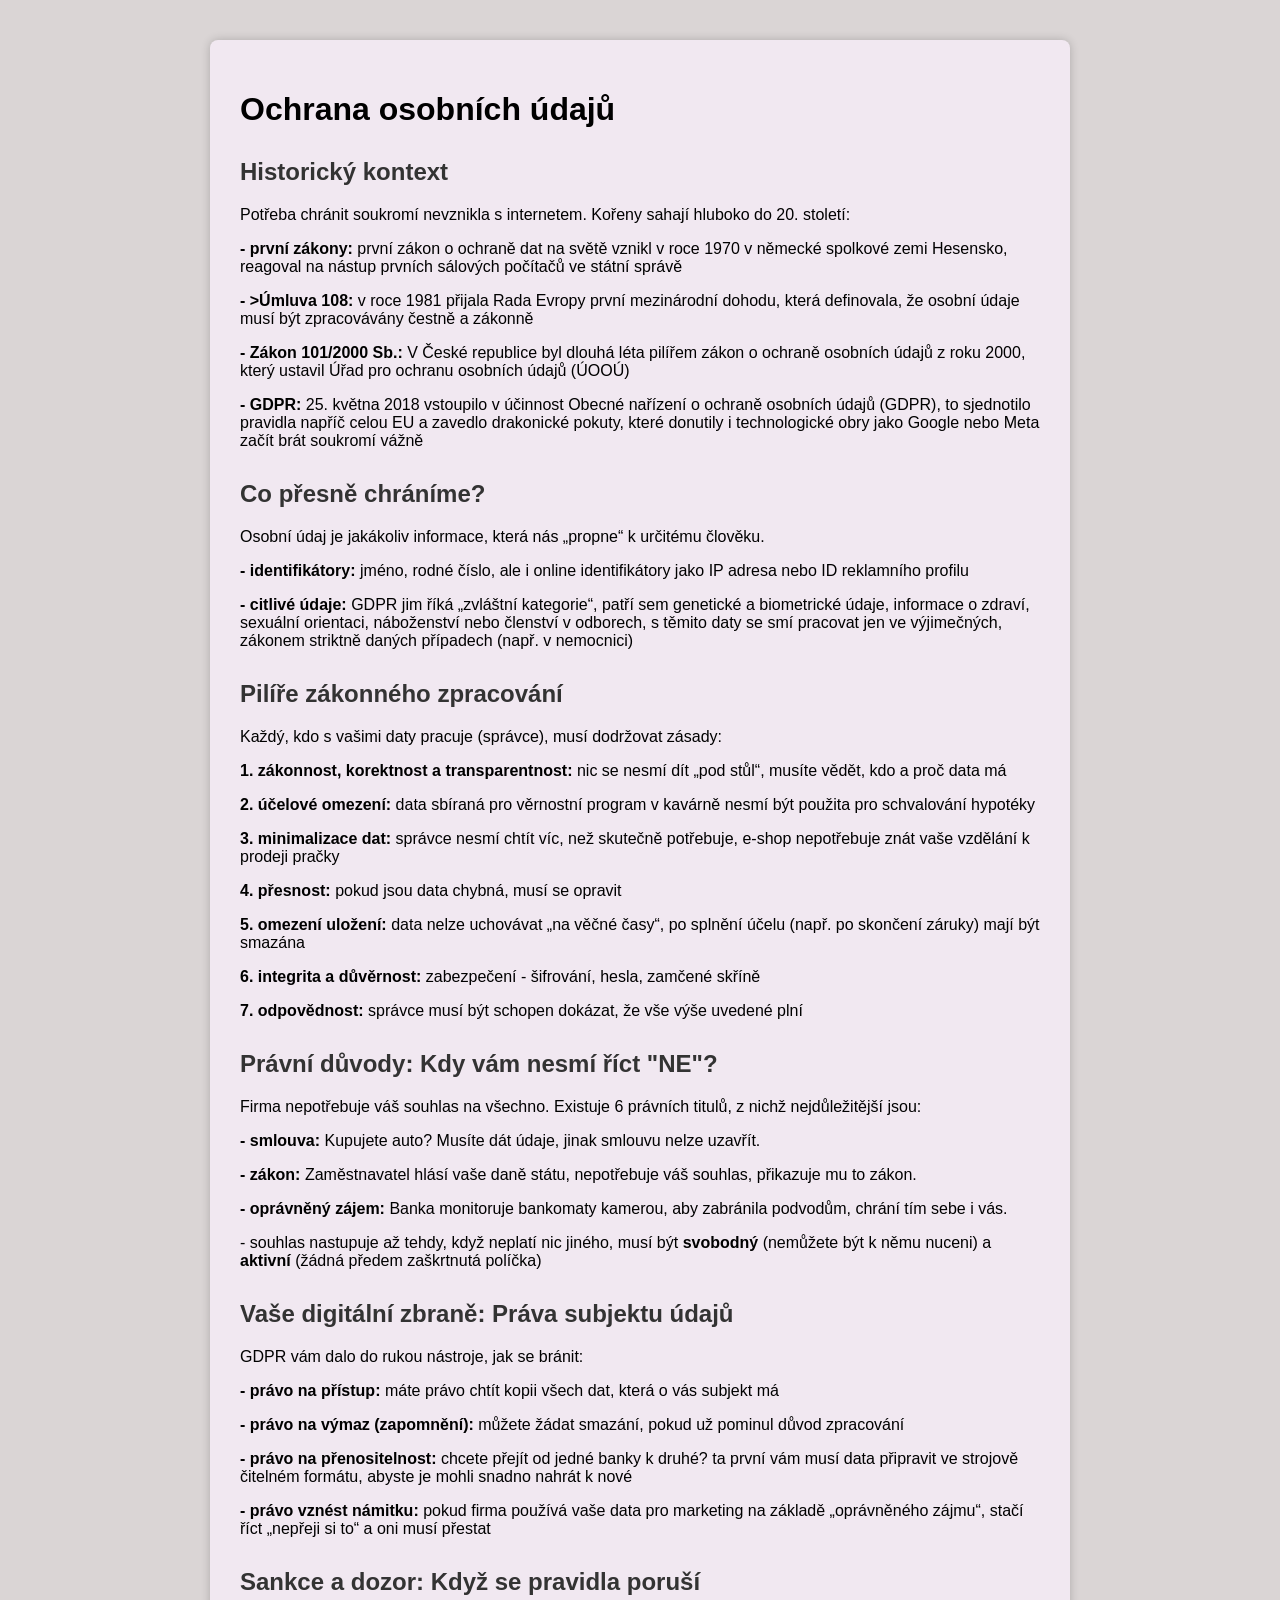
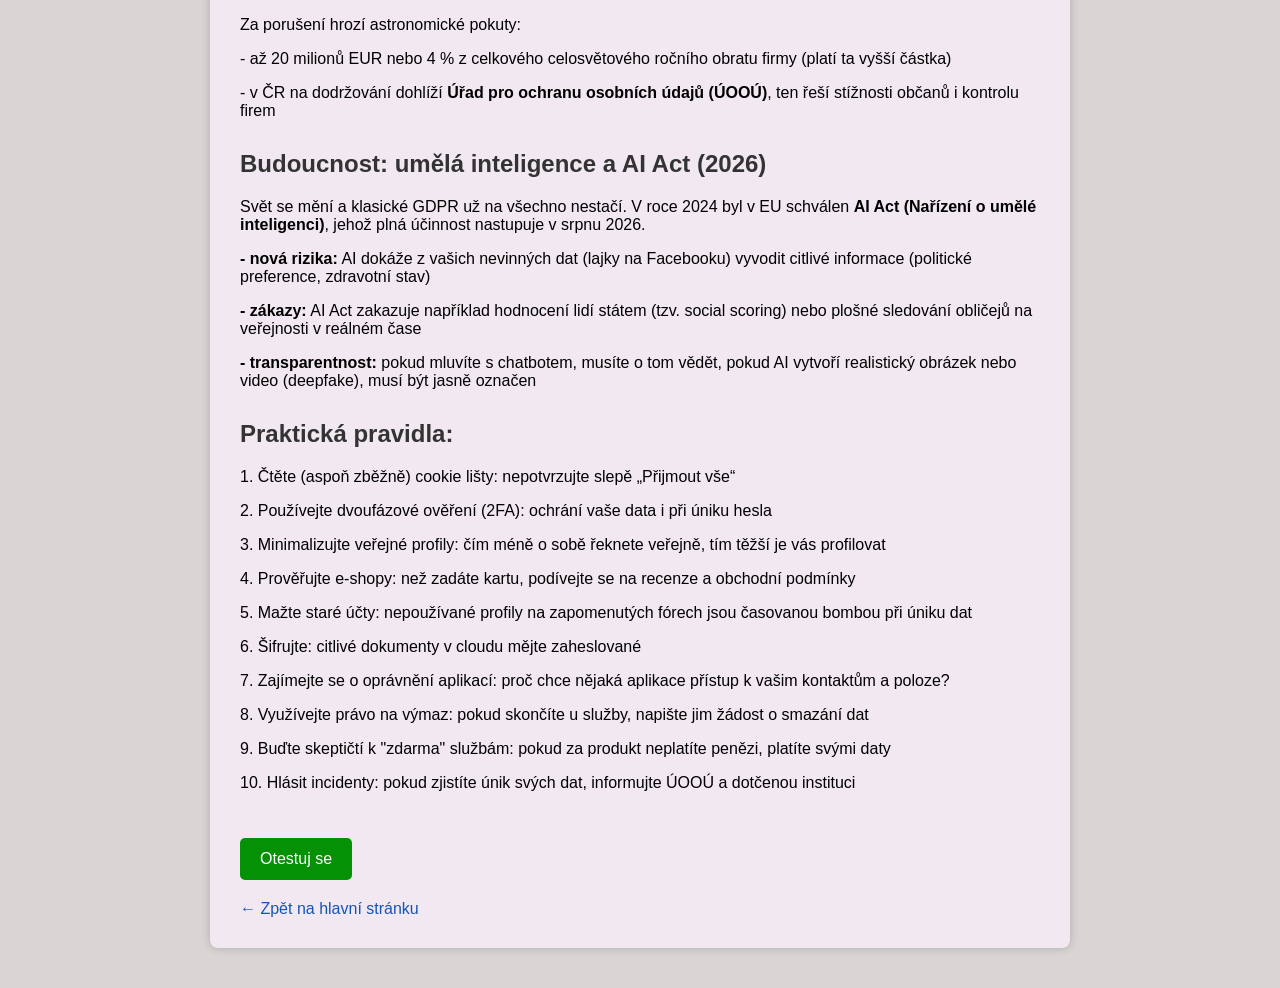
==== tema3.html @ ba1c5b79 "Add files via upload" ====
<!DOCTYPE html>
<html lang="cs">
<head>
    <meta charset="UTF-8">
    <title>Ochrana osobních údajů</title>
    <link rel="stylesheet" href="style.css">
</head>
<body>
    <div class="card">
        <h1>Ochrana osobních údajů</h1>

<h2>Historický kontext</h2>
<p>
Potřeba chránit soukromí nevznikla s internetem. Kořeny sahají hluboko do 20. století:
</p>
<p>
 <b>- první zákony:</b> první zákon o ochraně dat na světě vznikl v roce 1970 v německé spolkové zemi Hesensko, reagoval na nástup prvních sálových počítačů ve státní správě
</p>
<p>
<b>- >Úmluva 108:</b> v roce 1981 přijala Rada Evropy první mezinárodní dohodu, která definovala, že osobní údaje musí být zpracovávány čestně a zákonně
</p>
<p>
 <b>- Zákon 101/2000 Sb.:</b> V České republice byl dlouhá léta pilířem zákon o ochraně osobních údajů z roku 2000, který ustavil Úřad pro ochranu osobních údajů (ÚOOÚ)
</p>
<p>
 <b>- GDPR:</b> 25. května 2018 vstoupilo v účinnost Obecné nařízení o ochraně osobních údajů (GDPR), to sjednotilo pravidla napříč celou EU a zavedlo drakonické pokuty, které donutily i technologické obry jako Google nebo Meta začít brát soukromí vážně
</p>

<h2>Co přesně chráníme?</h2>
<p>
Osobní údaj je jakákoliv informace, která nás „propne“ k určitému člověku.
</p>
<p>
 <b>- identifikátory:</b> jméno, rodné číslo, ale i online identifikátory jako IP adresa nebo ID reklamního profilu
</p>
<p>
 <b>- citlivé údaje:</b> GDPR jim říká „zvláštní kategorie“, patří sem genetické a biometrické údaje, informace o zdraví, sexuální orientaci, náboženství nebo členství v odborech, s těmito daty se smí pracovat jen ve výjimečných, zákonem striktně daných případech (např. v nemocnici)
</p>

<h2>Pilíře zákonného zpracování</h2>
<p>
Každý, kdo s vašimi daty pracuje (správce), musí dodržovat zásady:
</p>
<p>
<b>1. zákonnost, korektnost a transparentnost:</b> nic se nesmí dít „pod stůl“, musíte vědět, kdo a proč data má
</p>
<p>
<b>2. účelové omezení:</b> data sbíraná pro věrnostní program v kavárně nesmí být použita pro schvalování hypotéky
</p>
<p>
<b>3. minimalizace dat:</b> správce nesmí chtít víc, než skutečně potřebuje, e-shop nepotřebuje znát vaše vzdělání k prodeji pračky
</p>
<p>
<b>4. přesnost:</b> pokud jsou data chybná, musí se opravit
</p>
<p>
<b>5. omezení uložení:</b> data nelze uchovávat „na věčné časy“, po splnění účelu (např. po skončení záruky) mají být smazána
</p>
<p>
<b>6. integrita a důvěrnost:</b> zabezpečení - šifrování, hesla, zamčené skříně
</p>
<p>
<b>7. odpovědnost:</b> správce musí být schopen dokázat, že vše výše uvedené plní
</p>

<h2>Právní důvody: Kdy vám nesmí říct "NE"?</h2>
<p>
Firma nepotřebuje váš souhlas na všechno. Existuje 6 právních titulů, z nichž nejdůležitější jsou:
</p>
<p>
 <b>- smlouva:</b> Kupujete auto? Musíte dát údaje, jinak smlouvu nelze uzavřít.
</p>
<p>
 <b>- zákon:</b> Zaměstnavatel hlásí vaše daně státu, nepotřebuje váš souhlas, přikazuje mu to zákon.
</p>
<p>
 <b>- oprávněný zájem:</b> Banka monitoruje bankomaty kamerou, aby zabránila podvodům, chrání tím sebe i vás.
</p>
<p>
 - souhlas nastupuje až tehdy, když neplatí nic jiného, musí být <b>svobodný</b> (nemůžete být k němu nuceni) a <b>aktivní</b> (žádná předem zaškrtnutá políčka)
</p>

<h2>Vaše digitální zbraně: Práva subjektu údajů</h2>
<p>
GDPR vám dalo do rukou nástroje, jak se bránit:
</p>
<p>
<b> - právo na přístup:</b> máte právo chtít kopii všech dat, která o vás subjekt má
</p>
<p>
 <b>- právo na výmaz (zapomnění):</b> můžete žádat smazání, pokud už pominul důvod zpracování
</p>
<p>
 <b>- právo na přenositelnost:</b> chcete přejít od jedné banky k druhé? ta první vám musí data připravit ve strojově čitelném formátu, abyste je mohli snadno nahrát k nové
</p>
<p>
 <b>- právo vznést námitku:</b> pokud firma používá vaše data pro marketing na základě „oprávněného zájmu“, stačí říct „nepřeji si to“ a oni musí přestat
</p>

<h2>Sankce a dozor: Když se pravidla poruší</h2>
<p>
Za porušení hrozí astronomické pokuty:
</p>
<p>
 - až 20 milionů EUR nebo 4 % z celkového celosvětového ročního obratu firmy (platí ta vyšší částka)
</p>
<p>
 - v ČR na dodržování dohlíží <b>Úřad pro ochranu osobních údajů (ÚOOÚ)</b>, ten řeší stížnosti občanů i kontrolu firem
</p>

<h2>Budoucnost: umělá inteligence a AI Act (2026)</h2>
<p>
Svět se mění a klasické GDPR už na všechno nestačí. V roce 2024 byl v EU schválen <b>AI Act (Nařízení o umělé inteligenci)</b>, jehož plná účinnost nastupuje v srpnu 2026.
</p>
<p>
 <b>- nová rizika:</b> AI dokáže z vašich nevinných dat (lajky na Facebooku) vyvodit citlivé informace (politické preference, zdravotní stav)
</p>
<p>
<b> - zákazy:</b> AI Act zakazuje například hodnocení lidí státem (tzv. social scoring) nebo plošné sledování obličejů na veřejnosti v reálném čase
</p>
<p>
 <b>- transparentnost:</b> pokud mluvíte s chatbotem, musíte o tom vědět, pokud AI vytvoří realistický obrázek nebo video (deepfake), musí být jasně označen
</p>

<h2>Praktická pravidla:</h2>
<p>
1. Čtěte (aspoň zběžně) cookie lišty: nepotvrzujte slepě „Přijmout vše“
</p>
<p>
2. Používejte dvoufázové ověření (2FA): ochrání vaše data i při úniku hesla
</p>
<p>
3. Minimalizujte veřejné profily: čím méně o sobě řeknete veřejně, tím těžší je vás profilovat
</p>
<p>
4. Prověřujte e-shopy: než zadáte kartu, podívejte se na recenze a obchodní podmínky
</p>
<p>
5. Mažte staré účty: nepoužívané profily na zapomenutých fórech jsou časovanou bombou při úniku dat
</p>
<p>
6. Šifrujte: citlivé dokumenty v cloudu mějte zaheslované
</p>
<p>
7. Zajímejte se o oprávnění aplikací: proč chce nějaká aplikace přístup k vašim kontaktům a poloze?
</p>
<p>
8. Využívejte právo na výmaz: pokud skončíte u služby, napište jim žádost o smazání dat
</p>
<p>
9. Buďte skeptičtí k "zdarma" službám: pokud za produkt neplatíte penězi, platíte svými daty
</p>
<p>
10. Hlásit incidenty: pokud zjistíte únik svých dat, informujte ÚOOÚ a dotčenou instituci
        </p>
<a href="test.html?tema=ochrana" class="test-button">Otestuj se</a>
<br>
        <a href="index.html" class="back-link">← Zpět na hlavní stránku</a>
    </div>
</body>
</html>
---- style.css ----
body {
    background-color: #dad5d5;
    font-family: Arial, sans-serif;
    margin: 0;
    padding: 0;
}

.card {
    background-color: rgb(241, 232, 241);
    width: 800px;
    margin: 40px auto;
    padding: 30px;
    border-radius: 8px;
    box-shadow: 0 0 10px rgba(0,0,0,0.2);
}
ul {
    list-style: none;
    padding: 0;
}

li {
    margin-bottom: 12px;
}

li a {
    display: inline-block;
    background-color: #1555b6;
    color: white;
    padding: 10px 16px;
    border-radius: 5px;
    text-decoration: none;
    font-size: 16px;
}

li a:hover {
    background-color: #1555b6;
}
.back-link {
    display: inline-block;
    margin-top: 20px;
    color: #1555b6;
    text-decoration: none;
}

.back-link:hover {
    text-decoration: underline;
}
h2 {
    margin-top: 30px;
    color: #333333;
}
.test-button {
    display: inline-block;
    margin-top: 30px;
    padding: 12px 20px;
    background-color: #059105;
    color: white;
    text-decoration: none;
    border-radius: 5px;
    font-size: 16px;
}

.test-button:hover {
    background-color: #059105;
}

.question {
    margin-top: 30px;
}

label {
    display: block;
    margin-bottom: 8px;
}

.wrong {
color: red;
font-weight: bold;
}

.correct {
color: green;
font-weight: bold;
}
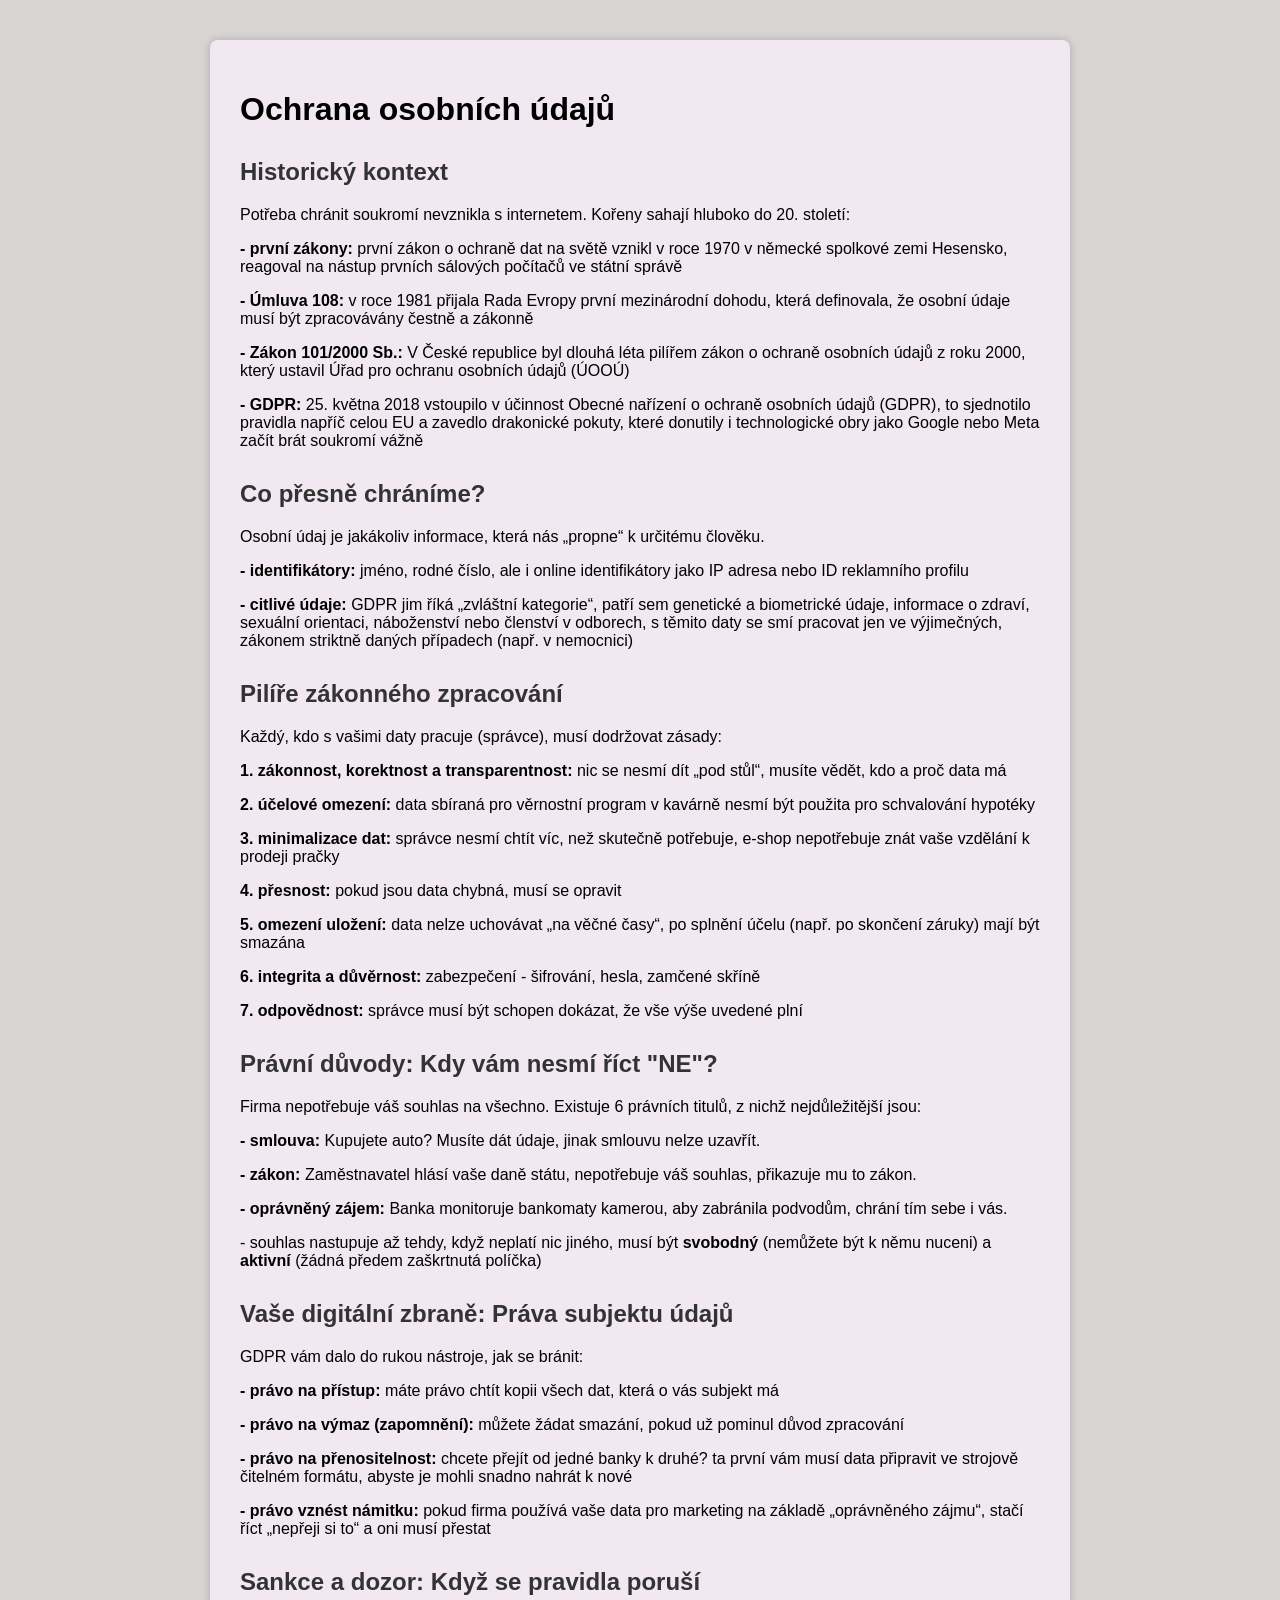
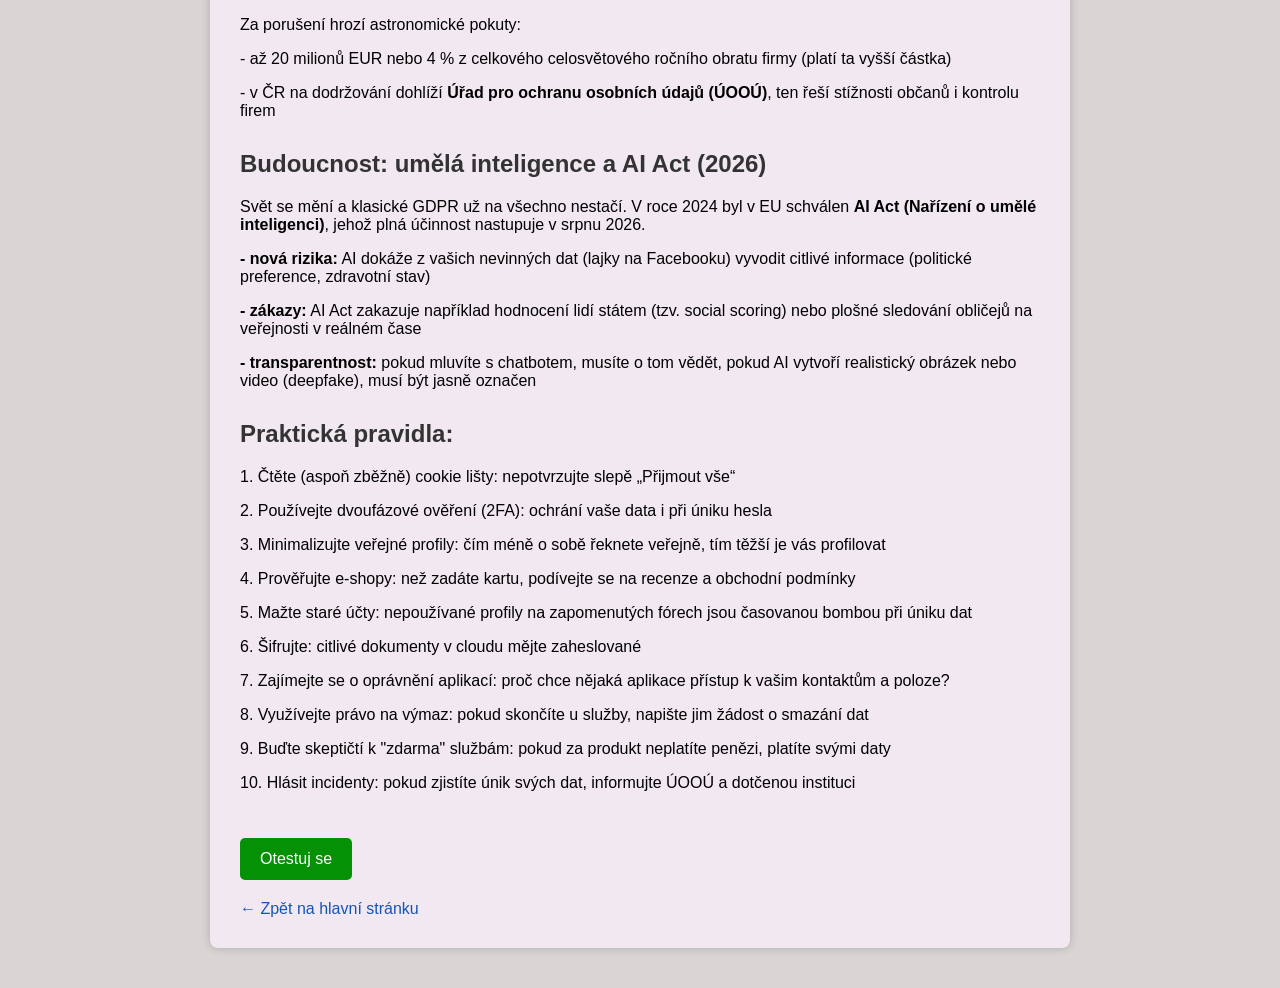
==== commit 956d0c81: "Update tema3.html" ====
--- a/tema3.html
+++ b/tema3.html
@@ -17,7 +17,7 @@
  <b>- první zákony:</b> první zákon o ochraně dat na světě vznikl v roce 1970 v německé spolkové zemi Hesensko, reagoval na nástup prvních sálových počítačů ve státní správě
 </p>
 <p>
-<b>- >Úmluva 108:</b> v roce 1981 přijala Rada Evropy první mezinárodní dohodu, která definovala, že osobní údaje musí být zpracovávány čestně a zákonně
+<b>- Úmluva 108:</b> v roce 1981 přijala Rada Evropy první mezinárodní dohodu, která definovala, že osobní údaje musí být zpracovávány čestně a zákonně
 </p>
 <p>
  <b>- Zákon 101/2000 Sb.:</b> V České republice byl dlouhá léta pilířem zákon o ochraně osobních údajů z roku 2000, který ustavil Úřad pro ochranu osobních údajů (ÚOOÚ)
